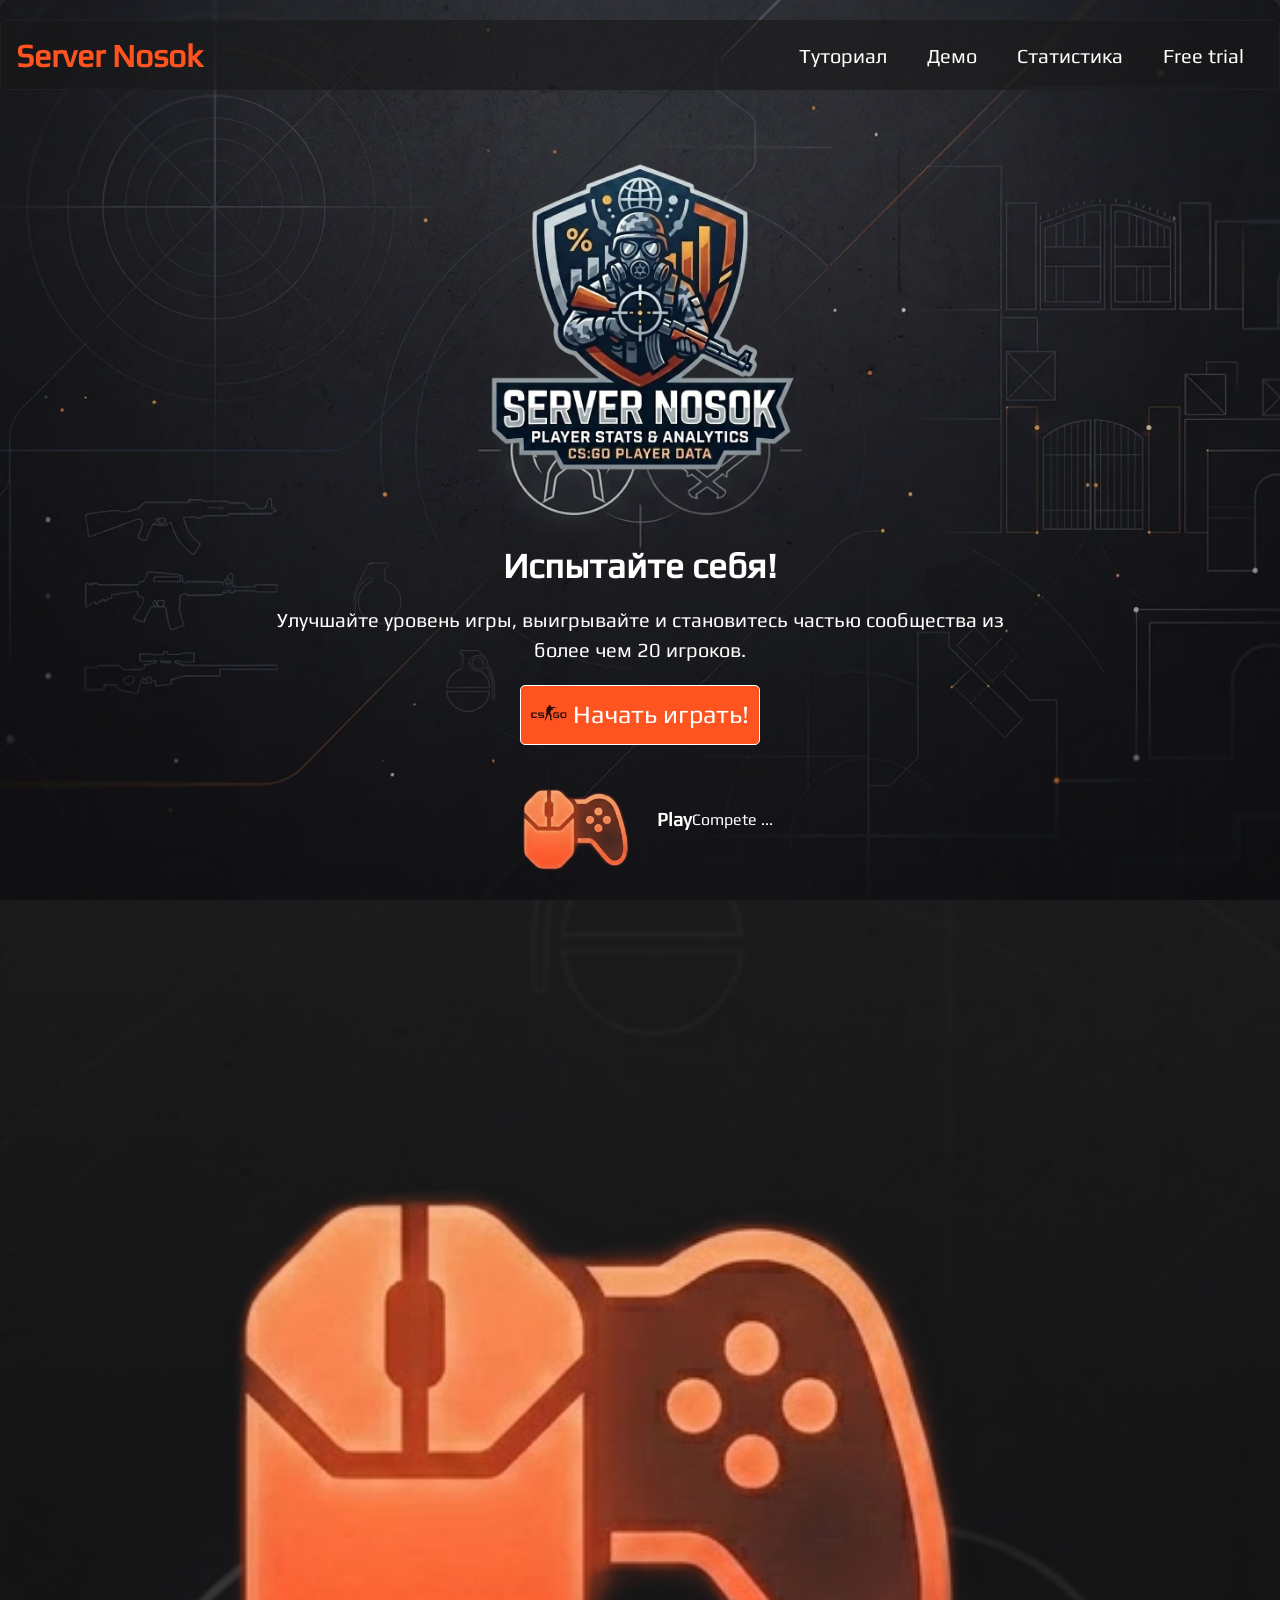
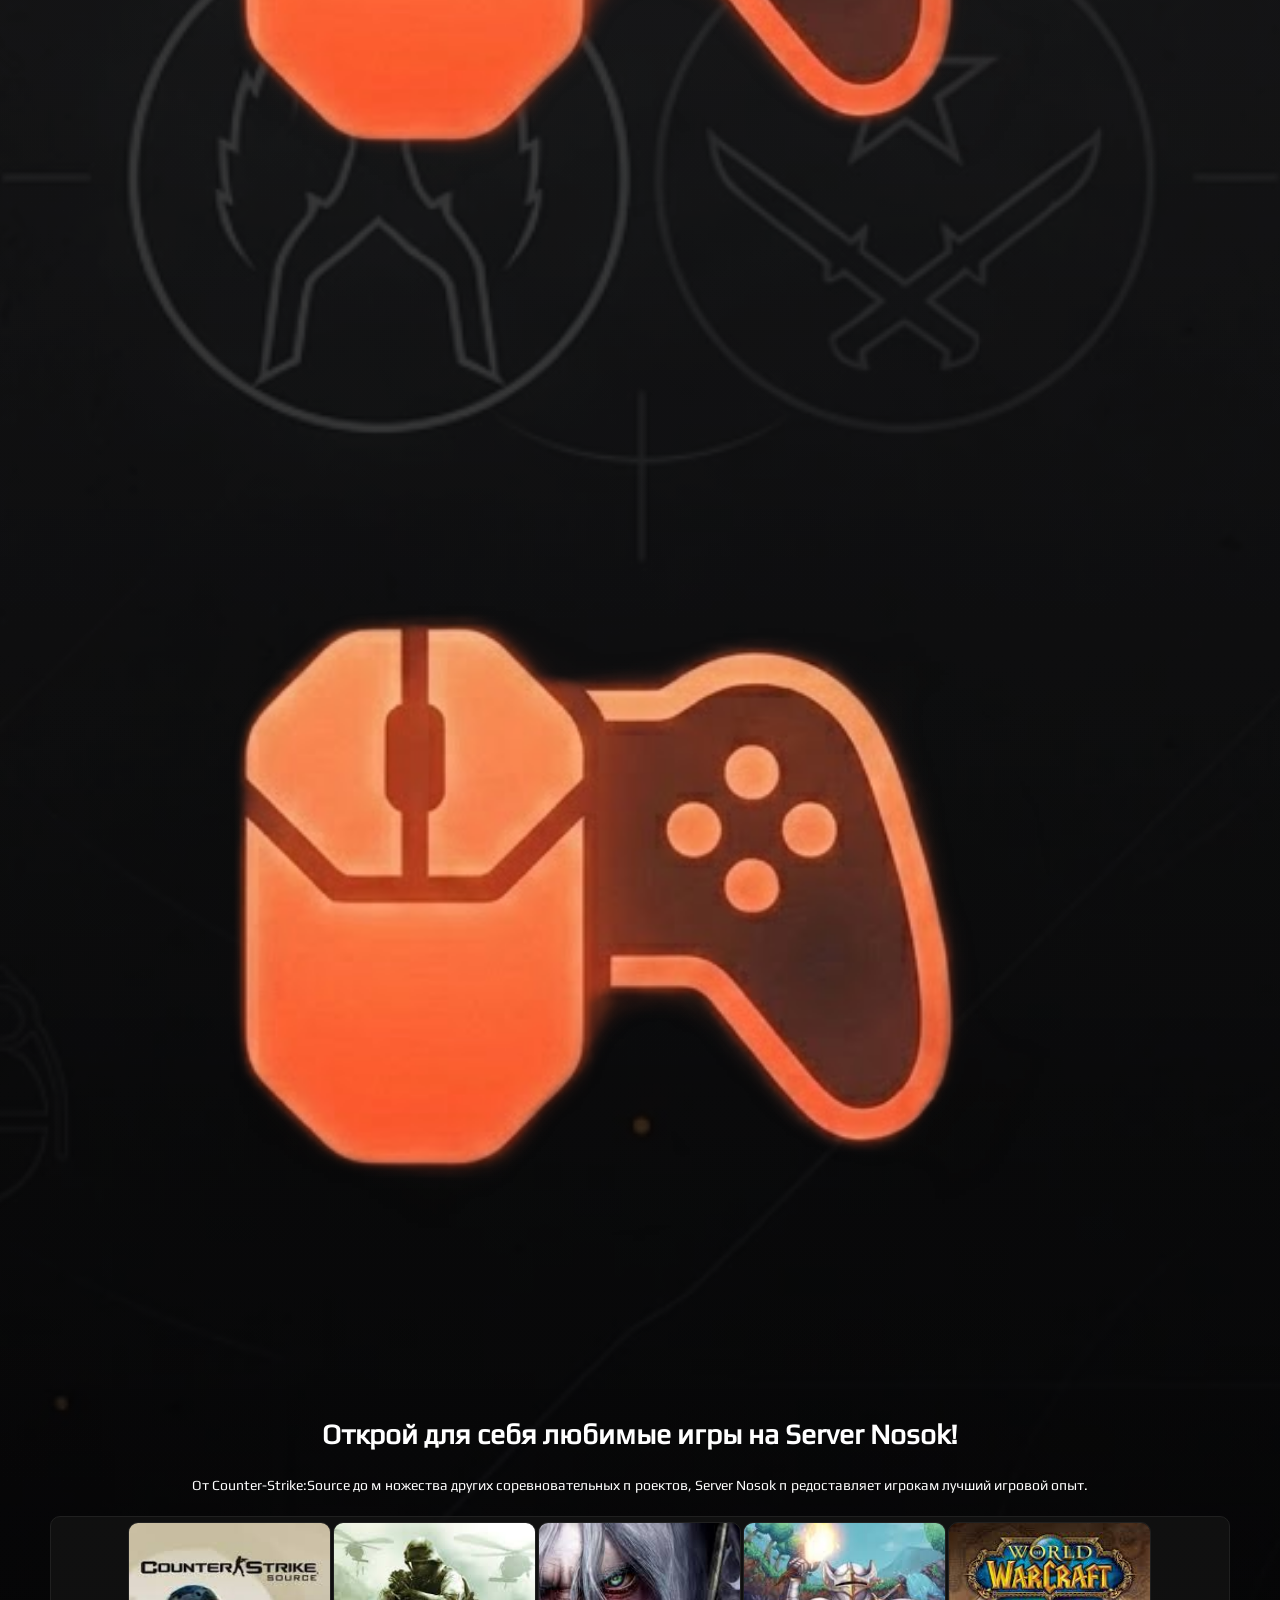
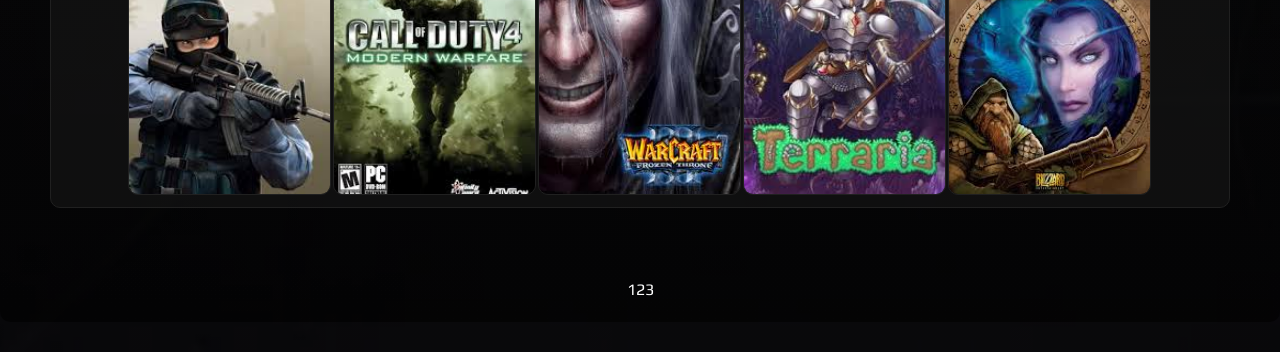
==== index.html @ f830822a "renamed class hero index and tutorial" ====
<!DOCTYPE html>
<html lang="en">
<head>
    <meta charset="UTF-8">
    <meta name="viewport" content="width=device-width, initial-scale=1.0">
    <title>stat_csgo</title>
    <link rel="stylesheet" href="/styles/index.css">
</head>
<body>
    <div class="container">
        <header class="header">
            <h1 class="header__chapter">Server Nosok</h1>
            <label class="toggle__label" for="toggle">&#9776</label>
            <nav class="nav">
                <input type="checkbox" id="toggle" />
                <ul class="menu">
                    <li>
                        <a href="/pages/tutorial.html">Туториал</a>
                    </li>
                    <li>
                        <a href="/pages/demo.html">Демо</a>
                    </li>
                    <li>
                        <a href="#">Статистика</a>
                    </li>
                    <li>
                        <a href="#"><span>Free trial</span></a>
                    </li>
                </ul>
            </nav>
        </header>
        <main>
            <section class="hero__index">
                <img class="hero__logo" src="/img/logo.webp" alt="Ошибка">
                <h2 class="hero__chapter">Испытайте себя!</h2>
                <p class="hero__text">Улучшайте уровень игры, выигрывайте и становитесь частью сообщества из более чем 20 игроков.</p>
                <a class="hero__startgame" href=""><img src="/img/ikon.webp" alt="...">Начать играть!</a>
            </section>

            <section class="infos">
                <article class="info">
                    <img class="info__img" src="/img/info/games.png" alt="">
                    <h3 class="info__header">Play</h3>
                    <p class="info__details">
                        Compete ...
                    </p>
                </article>
                <article class="info">
                        <img src="/img/info/games.png" alt="">
                        
                </article>
                <article class="info">
                        <img src="/img/info/games.png" alt="">
                        
                </article>
            </section>

            <section class="games">
                <h4>Открой для себя любимые игры на Server Nosok!</h4>
                <p>От Counter-Strike:Source до множества других соревновательных проектов, Server Nosok предоставляет игрокам лучший игровой опыт.</p>
                <ul class="games__img">
                    <li>
                        <a href="#"><img src="/img/games/cssource-logo.jfif" alt="error"></a>
                    </li>
                    <li>
                        <a href="#"><img src="/img/games/cod4-logo.jfif" alt="error"></a>
                    </li>
                    <li>
                        <a href="#"><img src="/img/games/warcraft3-logo.jfif" alt="error"></a>
                    </li>
                    <li>
                        <a href="#"><img src="/img/games/terraria-logo.jfif" alt="error"></a>
                    </li>
                    <li>
                        <a href="#"><img src="/img/games/wow-logo.jfif" alt="error"></a>
                    <li>
                </ul>
            </section>
        </main>
        <footer>
            123
        </footer>
        
    </div>
</body>
</html>
---- styles/index.css ----
* {
    padding: 0;
    margin: 0;
    border: 0;
    box-sizing: border-box;
}

@font-face {
    font-family: play;
    src: url('../fonts/Play.ttf') format(truetype);}

body {
    font-family: play;
    color: #fff;
    scroll-behavior: smooth;
    text-rendering: optimizeSpeed;
    line-height: 1.5;
    padding-bottom: 30px;
    background: linear-gradient(rgba(33,33,33,0.9), rgba(0,0,0,0.55)), url(/img/body.webp) center/cover no-repeat;
}
.container {
    margin: 0 auto;
    max-width: 1400px;
    text-align: center;
    padding: 20px 0 20px;
    background: linear-gradient(rgba(33,33,33,0.25), rgba(0,0,0,0.55)), url(/img/body.webp) center/cover no-repeat fixed;
    border-radius: 10px;
}
/* linear-gradient(rgba(33,33,33,0.9), rgba(0,0,0,0.55)),
linear-gradient(rgba(33,33,33,0.25), rgba(0,0,0,0.55)), */
.header {
    padding: 0px 15px;
    background-color: rgba(23, 23, 23, 0.582);
    border-radius: 5px;
    display: flex;
    justify-content: space-between;
    height: 70px;
    line-height: 70px;
    border: 1px solid rgb(32, 32, 32);
    margin: auto;
    h1{
        color:rgb(255, 84, 32);
    }
}
.header__chapter:hover {
    color: #ffffff;
    cursor: crosshair;
}

.toggle__label {
    font-size: 20px;
    line-height: 70px;
    cursor: pointer;
    display: none;
}

#toggle {
    display: none;
}

.nav {
    display: flex;
}
.menu {
    display: flex;
    list-style-type: none;
}
.menu a {
    text-decoration: none;
    color: rgb(255, 255, 255);
    margin: 0 10px;
    padding: 10px;
    border-radius: 5px;
    line-height: 70px;
    transition: all 0.2s ease-in;
    font-size: 20px;
}

.menu a:hover {
    background-color: rgba(60, 60, 60, 0.4);
    color: #fff;
    padding: 10px;
    border-radius: 5px;
}

.menu a:active {
    background-color: transparent;
    color: grey;
}

@media only screen and (max-width: 736px) {
    .header {
        flex-wrap: wrap;
        justify-content: space-between;
        padding: 0 15px;
    }
    .toggle__label {
        display: block;
        cursor: pointer;
    }
    .nav {
        width: 100%;
    }
    .menu {
        display: flex;
        flex-direction: column;
        text-align: center;
        width: 100%;
        position: fixed;
        left: -100%;
        transition: all .5s ease-in;
        background-color: rgba(255, 255, 255, 0.5);
    }
    .menu a {
        display: block;
        border-bottom: 1px solid grey;
        margin: 0;
        color: #fff;
    }
    .menu a:hover {
        background-color: rgba(185, 185, 185, 0.4);
        color: #fff;
    }
    .menu a:active {
        background-color: transparent;
        color: gray;
    }
    #toggle:checked~.menu {
        left: 0;
    }
}
.hero__index {
    max-width: 800px;
    max-height: 100%;
    margin: 0 auto;
    display: flex;
    flex-wrap: wrap;
    flex-direction: column;
    justify-content: center;
    align-items: center;
    padding: 0 10px;
} 

.hero__logo {
    width: 100%;
    object-fit: cover;
    height: 450px;
    width: 450px;
}
.hero__chapter {
    height: 45px;
    font-size: 35px;
}

.hero__text {
    display: flex;
    align-items: center;
    height: 40px;
    flex-basis: 100px;
    font-size: 20px;
}
.hero__startgame {
    background-color: rgb(255, 84, 32);
    color: #fff;
    padding: 10px;
    border: 1px solid #fff;
    border-radius: 5px;
    font-size: 25px;
    text-decoration: none;
    gap:10px;
    img {
        height: 20px;
        object-fit: cover;
        padding-right: 5px;
    }
}
.hero__startgame a {
    background-color: rgb(255, 84, 32);
    color: #fff;
    padding: 10px;
    border: 1px solid #fff;
    border-radius: 5px;
    font-size: 25px;
    text-decoration: none;
}
.hero__startgame a:hover {
    color: #333333;}

.hero__startgame a:active {
    background-color: transparent;
    color: grey;
}

.info {
    max-width: 800px;
    margin: 0 auto;
    display: flex;
    flex-wrap: wrap;
    justify-content: center;
    align-items: center;
    padding: 0 10px;
}
.info__img {
    display: flex;
    width: 150px;
    height: 150px;
}

.games {
    max-width: 1200px;
    margin: 50px auto;
    display: flex;
    flex-direction: column;
    padding: 20px 10px;
    h4{
        font-size: 28px;
        margin-bottom: 20px;
    }
    p{
        font-size: 14px;
        margin-bottom: 20px;
    }

}
.games__img {
    list-style-type: none;
    background-color: rgba(23, 23, 23, 0.582);
    border: 1px solid rgb(32, 32, 32);
    border-radius: 10px;
    display: flex;
    flex-wrap: wrap;
    flex-direction: row;
    justify-content: center;
    padding: 5px 20px;
    img {
        border: 1px solid rgb(32, 32, 32);
        margin-right: 2px;
        width: 203px;
        height: 273px;
        /* padding: 10px; */
        border-radius: 10px;
        object-fit: cover;
    }
}

/* tutorial */

.hero__tutorial {
    height: 100vh;
    display: flex;
    flex-direction: column;
    color: #ffffff;
    padding: 2em;
}
.playground__header {
    color: #ffffff;
    flex: 0 auto;
    margin-bottom: 1em;
}

.playground {
    padding: 2em;
    border: 2px solid #555;
    border-radius: 5px;
    flex: 1;
}

/* General styles end */

/* Tabs visuals start */

.tabs {
    margin-bottom: 2em;
}

.tabs__headers {
    border-bottom: 2px solid #555;
    display: flex;
    unicode-bidi: normal;
}

.tabs__header {

    padding: 1em;
    border: 1px solid #555;
    user-select: none;
    cursor: pointer;
}

.tabs__contents {
    padding: 2em;
    border: 1px solid #555;
    border-radius: 5px;
    video {
        width: 800px;
        object-fit: cover;
        border-radius: 5px;
    }
}

/* Tabs visuals end */

/* Tabs functional start */
.tabs__hidden-state-input {
    display: none;
}

.tabs:has(.tabs__header--1 input:checked) .tabs__header--1, 
.tabs:has(.tabs__header--2 input:checked) .tabs__header--2, 
.tabs:has(.tabs__header--3 input:checked) .tabs__header--3, 
.tabs:has(.tabs__header--4 input:checked) .tabs__header--4, 
.tabs:has(.tabs__header--5 input:checked) .tabs__header--5 {
    font-weight: bold;
    background-color: rgba(75, 75, 75, 0.816);
    color: rgb(255, 84, 32);
}
.tabs__content {
    display: none;
}

.tabs:has(.tabs__header--1 input:checked) .tabs__content--1, 
.tabs:has(.tabs__header--2 input:checked) .tabs__content--2, 
.tabs:has(.tabs__header--3 input:checked) .tabs__content--3,
.tabs:has(.tabs__header--4 input:checked) .tabs__content--4, 
.tabs:has(.tabs__header--5 input:checked) .tabs__content--5 { 
    display: block;
}
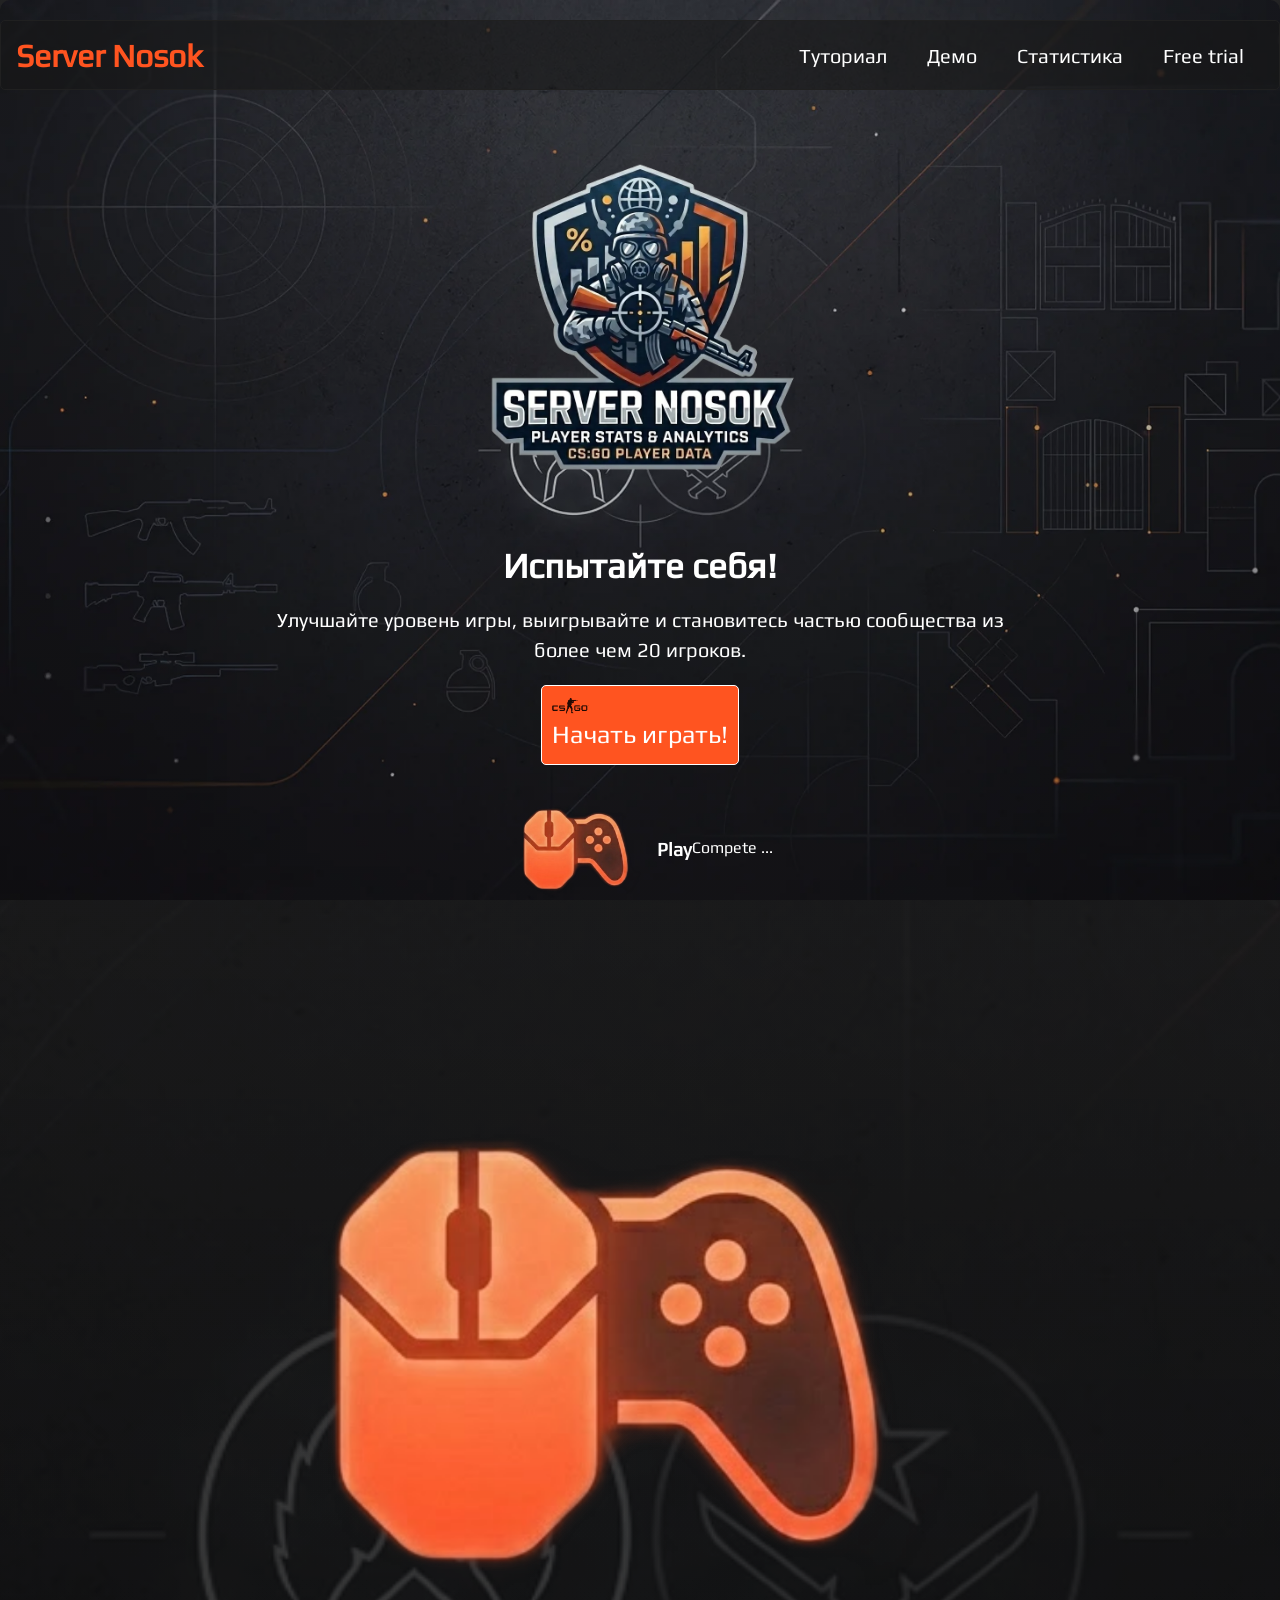
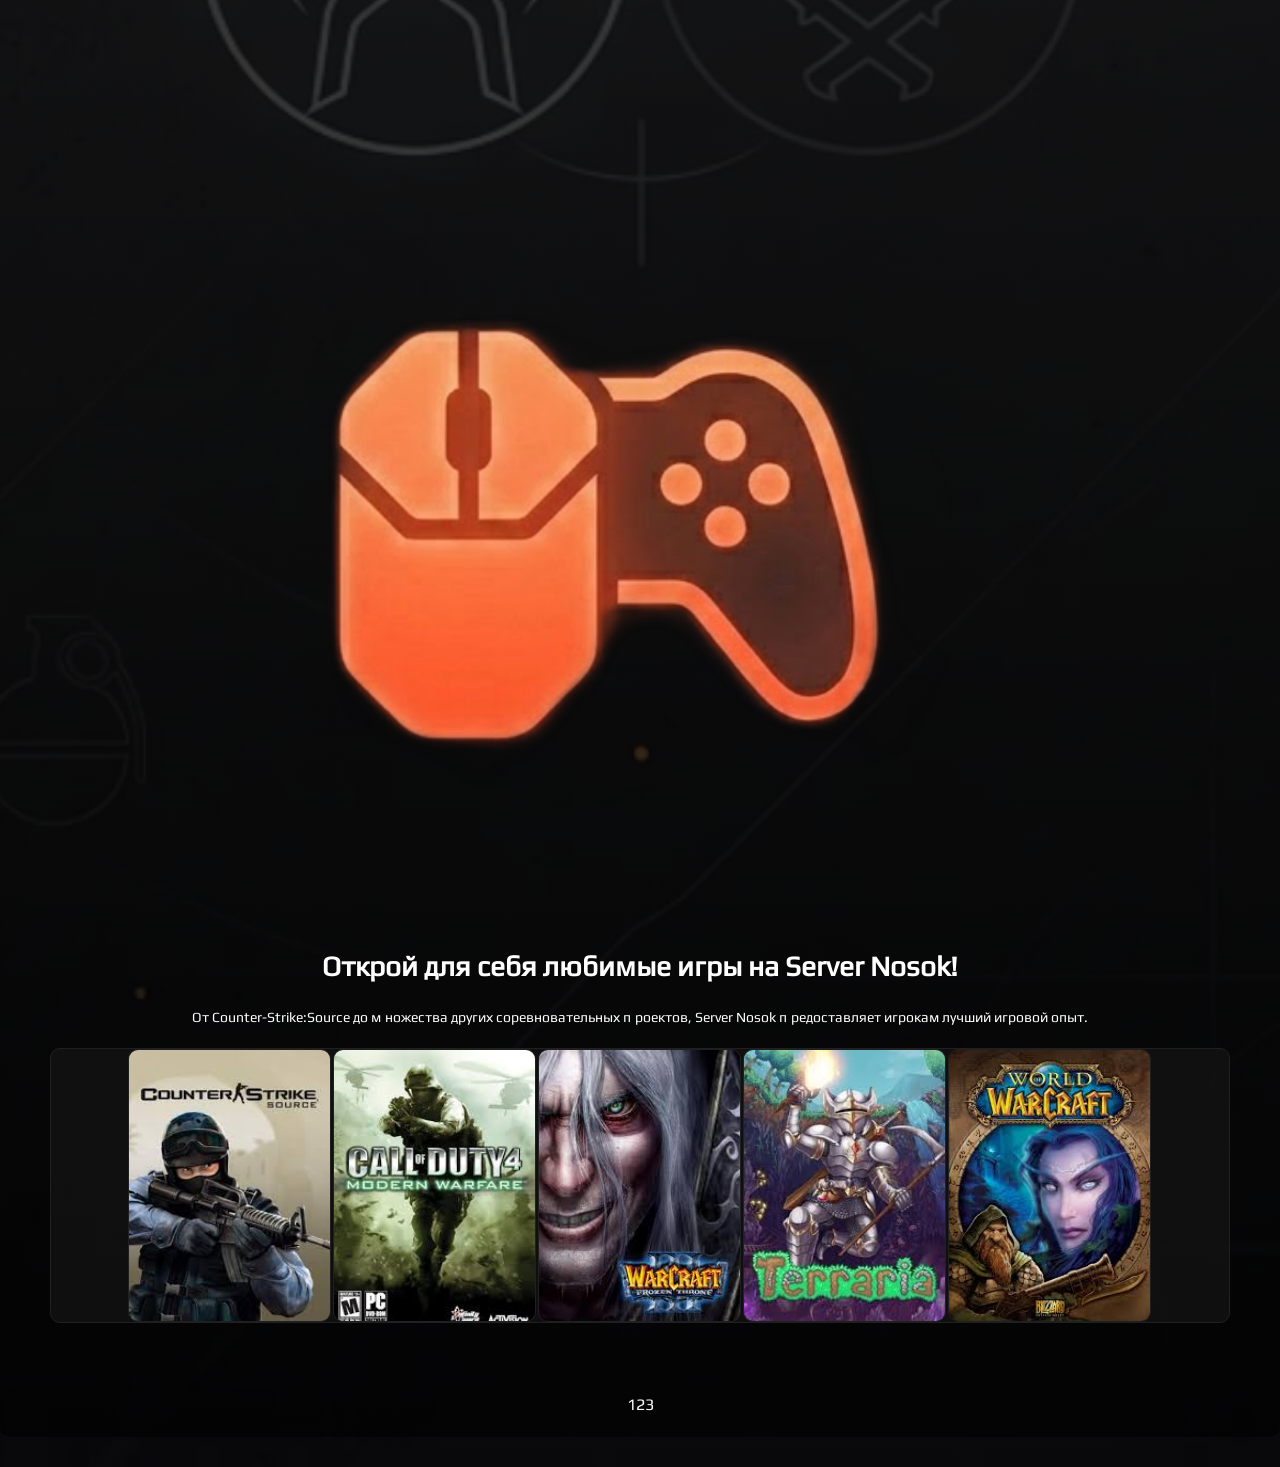
==== commit 0aa7c32e: "add reset.css and link" ====
--- a/index.html
+++ b/index.html
@@ -4,6 +4,7 @@
     <meta charset="UTF-8">
     <meta name="viewport" content="width=device-width, initial-scale=1.0">
     <title>stat_csgo</title>
+    <link rel="stylesheet" href="/styles/reset.css">
     <link rel="stylesheet" href="/styles/index.css">
 </head>
 <body>
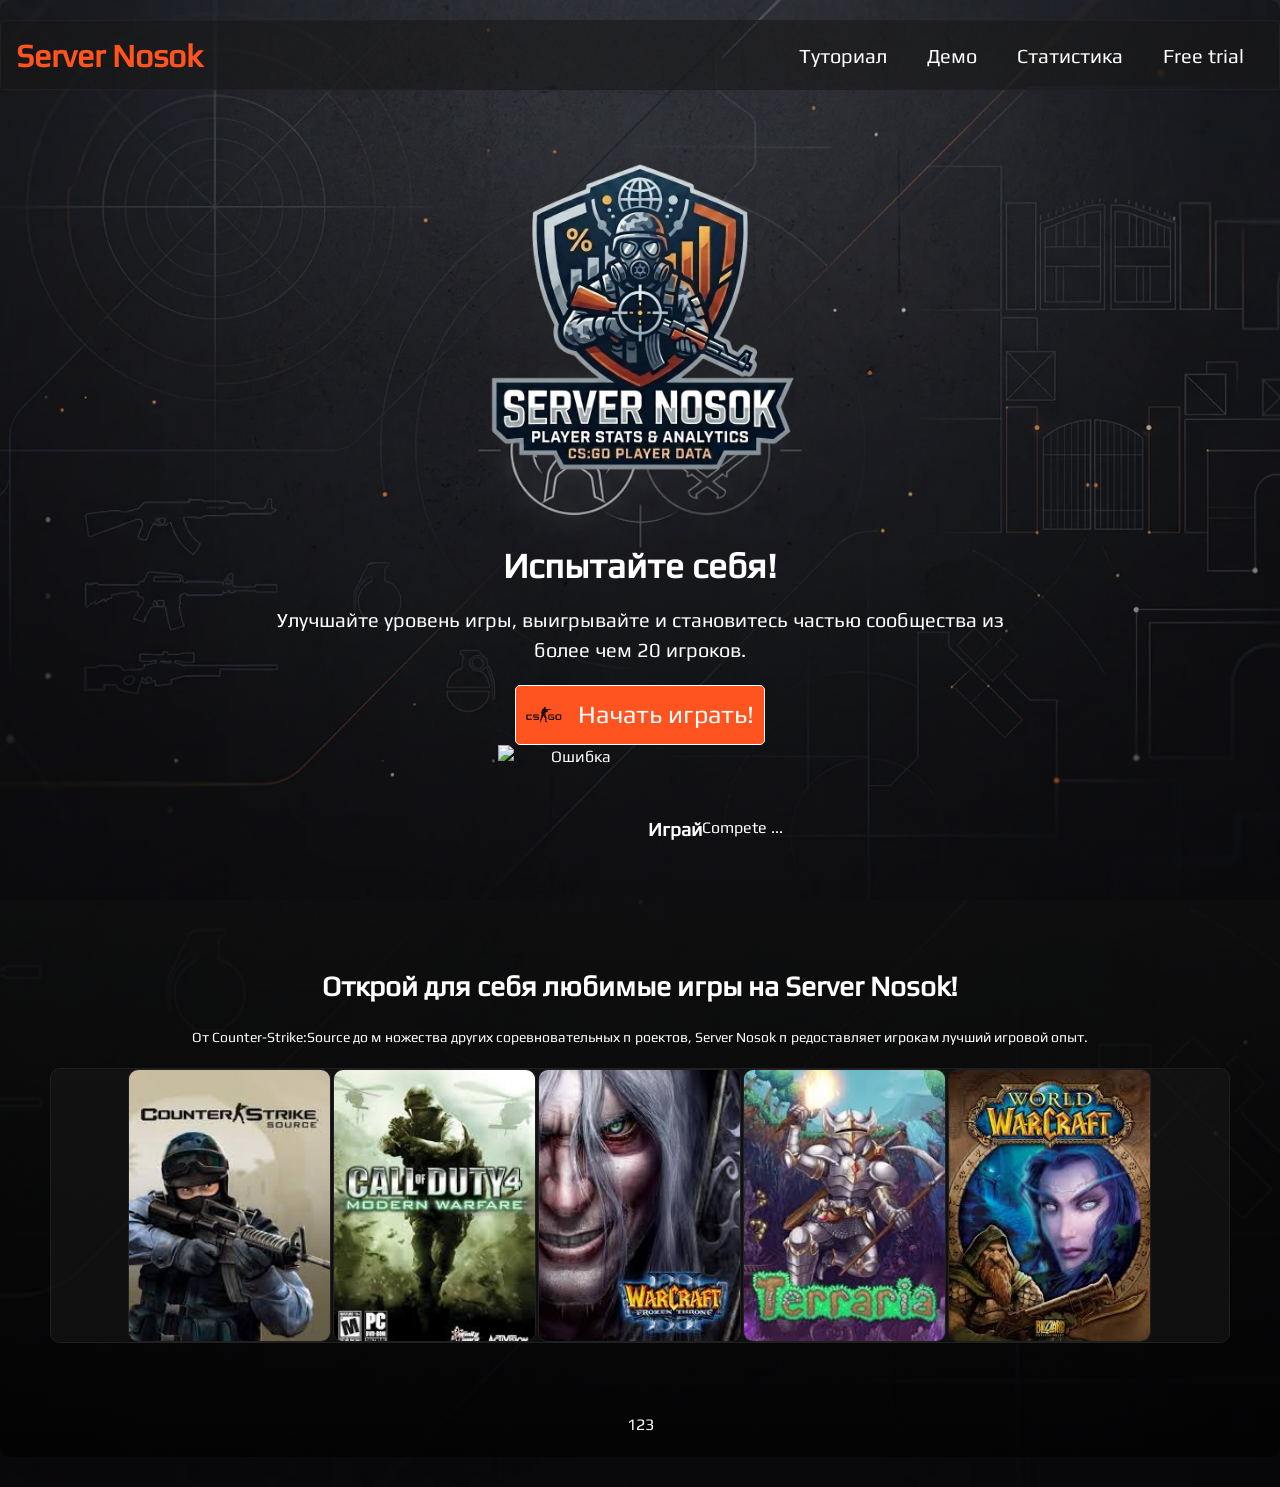
==== commit 3bebe40b: "add flex hero__startgame" ====
--- a/index.html
+++ b/index.html
@@ -40,18 +40,18 @@
 
             <section class="infos">
                 <article class="info">
-                    <img class="info__img" src="/img/info/games.png" alt="">
-                    <h3 class="info__header">Play</h3>
+                    <img class="info__img" src="/img/info/games.webp" alt="Ошибка">
+                    <h3 class="info__header">Играй</h3>
                     <p class="info__details">
                         Compete ...
                     </p>
                 </article>
                 <article class="info">
-                        <img src="/img/info/games.png" alt="">
+                        <img src="" alt="">
                         
                 </article>
                 <article class="info">
-                        <img src="/img/info/games.png" alt="">
+                        <img src="" alt="">
                         
                 </article>
             </section>
--- a/styles/index.css
+++ b/styles/index.css
@@ -161,6 +161,8 @@
     font-size: 20px;
 }
 .hero__startgame {
+    display: flex;
+    align-items: center;
     background-color: rgb(255, 84, 32);
     color: #fff;
     padding: 10px;
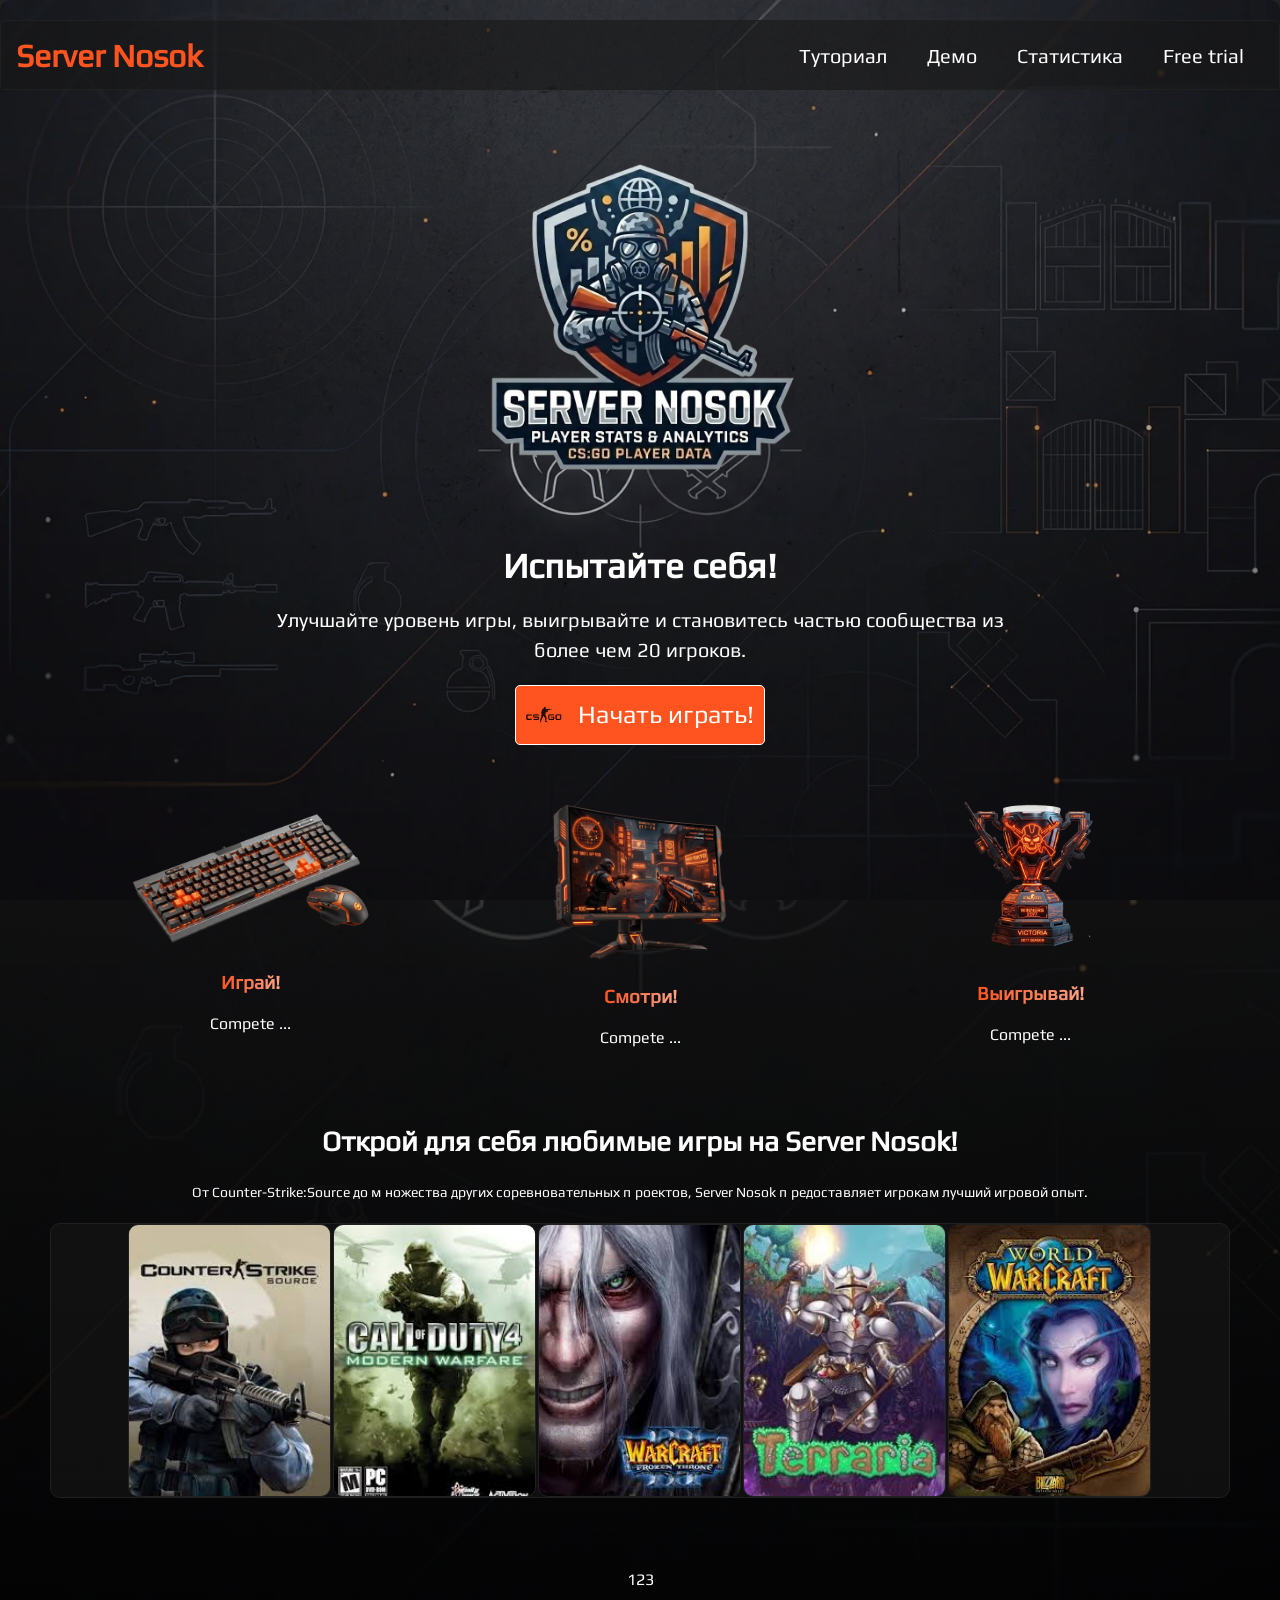
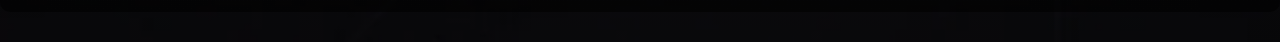
==== commit d546401a: "add image info and correct code" ====
--- a/index.html
+++ b/index.html
@@ -40,19 +40,25 @@
 
             <section class="infos">
                 <article class="info">
-                    <img class="info__img" src="/img/info/games.webp" alt="Ошибка">
-                    <h3 class="info__header">Играй</h3>
+                    <img class="info__imgmouse" src="/img/info/games.webp" alt="Ошибка">
+                    <h3 class="info__header">Играй!</h3>
                     <p class="info__details">
                         Compete ...
                     </p>
                 </article>
                 <article class="info">
-                        <img src="" alt="">
-                        
+                    <img class="info__img" src="/img/info/games-monitor.webp" alt="Ошибка">
+                    <h3 class="info__header">Смотри!</h3>
+                    <p class="info__details">
+                    Compete ...
+                    </p>
                 </article>
                 <article class="info">
-                        <img src="" alt="">
-                        
+                    <img class="info__imgcup" src="/img/info/games-cup.webp" alt="">
+                    <h3 class="info__header">Выигрывай!</h3>
+                    <p class="info__details">
+                    Compete ...
+                    </p>
                 </article>
             </section>
 
--- a/styles/index.css
+++ b/styles/index.css
@@ -193,20 +193,49 @@
     background-color: transparent;
     color: grey;
 }
-
+.infos {
+    display: flex;
+    justify-content: space-evenly;
+    margin-top: 50px;
+    padding: 0 20px;
+
+}
 .info {
     max-width: 800px;
-    margin: 0 auto;
-    display: flex;
+    display: flex;
+    flex-direction: column;
     flex-wrap: wrap;
     justify-content: center;
     align-items: center;
     padding: 0 10px;
 }
 .info__img {
-    display: flex;
-    width: 150px;
-    height: 150px;
+    width: 300px;
+    
+}
+.info__imgcup {
+    width: 135px;
+    margin-left: 82px;
+    margin-right: 82px;
+    
+}
+.info__imgmouse{
+    width: 250px;
+    margin-left: 25px;
+    margin-right: 25px;
+}
+
+.info__header {
+    background: linear-gradient(to right, rgb(255, 84, 32), rgb(255, 162, 134),rgb(255, 255, 255));
+    background-size: 200% auto;
+    -webkit-background-clip: text;
+    background-clip: text;
+    color: transparent;
+    animation: rainbow 3s linear infinite;
+}
+@keyframes rainbow {
+    0% {background-position: 0% center;}
+    100% {background-position: 200% center;}
 }
 
 .games {
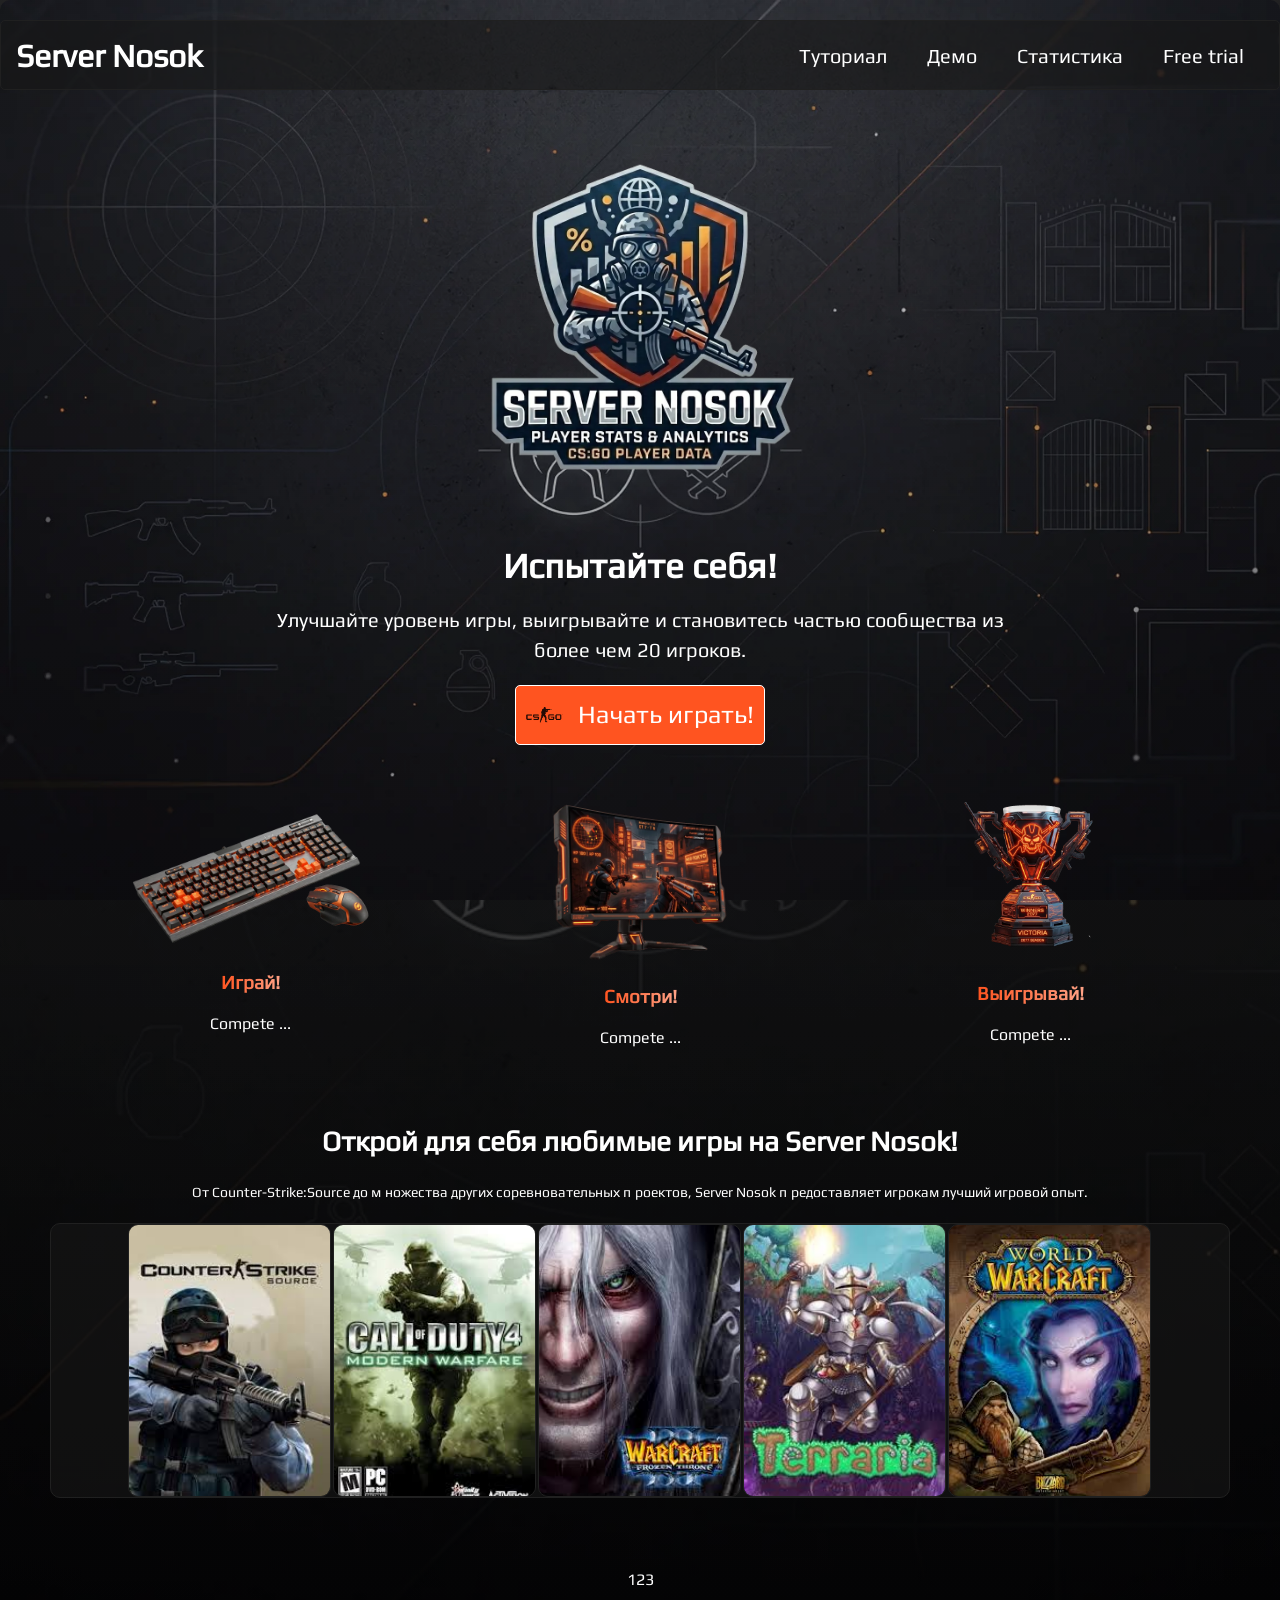
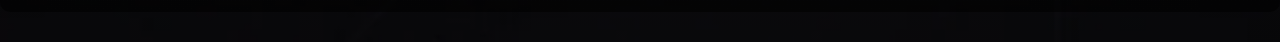
==== commit 162ec144: "renamed header and add gradient" ====
--- a/index.html
+++ b/index.html
@@ -10,7 +10,7 @@
 <body>
     <div class="container">
         <header class="header">
-            <h1 class="header__chapter">Server Nosok</h1>
+            <h1 class="header__title">Server Nosok</h1>
             <label class="toggle__label" for="toggle">&#9776</label>
             <nav class="nav">
                 <input type="checkbox" id="toggle" />
--- a/styles/index.css
+++ b/styles/index.css
@@ -39,15 +39,21 @@
     line-height: 70px;
     border: 1px solid rgb(32, 32, 32);
     margin: auto;
-    h1{
-        color:rgb(255, 84, 32);
-    }
-}
-.header__chapter:hover {
-    color: #ffffff;
+}
+
+.header__chapter {
+    background: linear-gradient(to right, rgb(255, 84, 32), rgb(255, 162, 134),rgb(255, 255, 255));
+    background-size: 200% auto;
+    -webkit-background-clip: text;
+    background-clip: text;
+    color: transparent;
+    animation: rainbow 3s linear infinite;
     cursor: crosshair;
 }
-
+@keyframes rainbow {
+    0% {background-position: 0% center;}
+    100% {background-position: 200% center;}
+}
 .toggle__label {
     font-size: 20px;
     line-height: 70px;
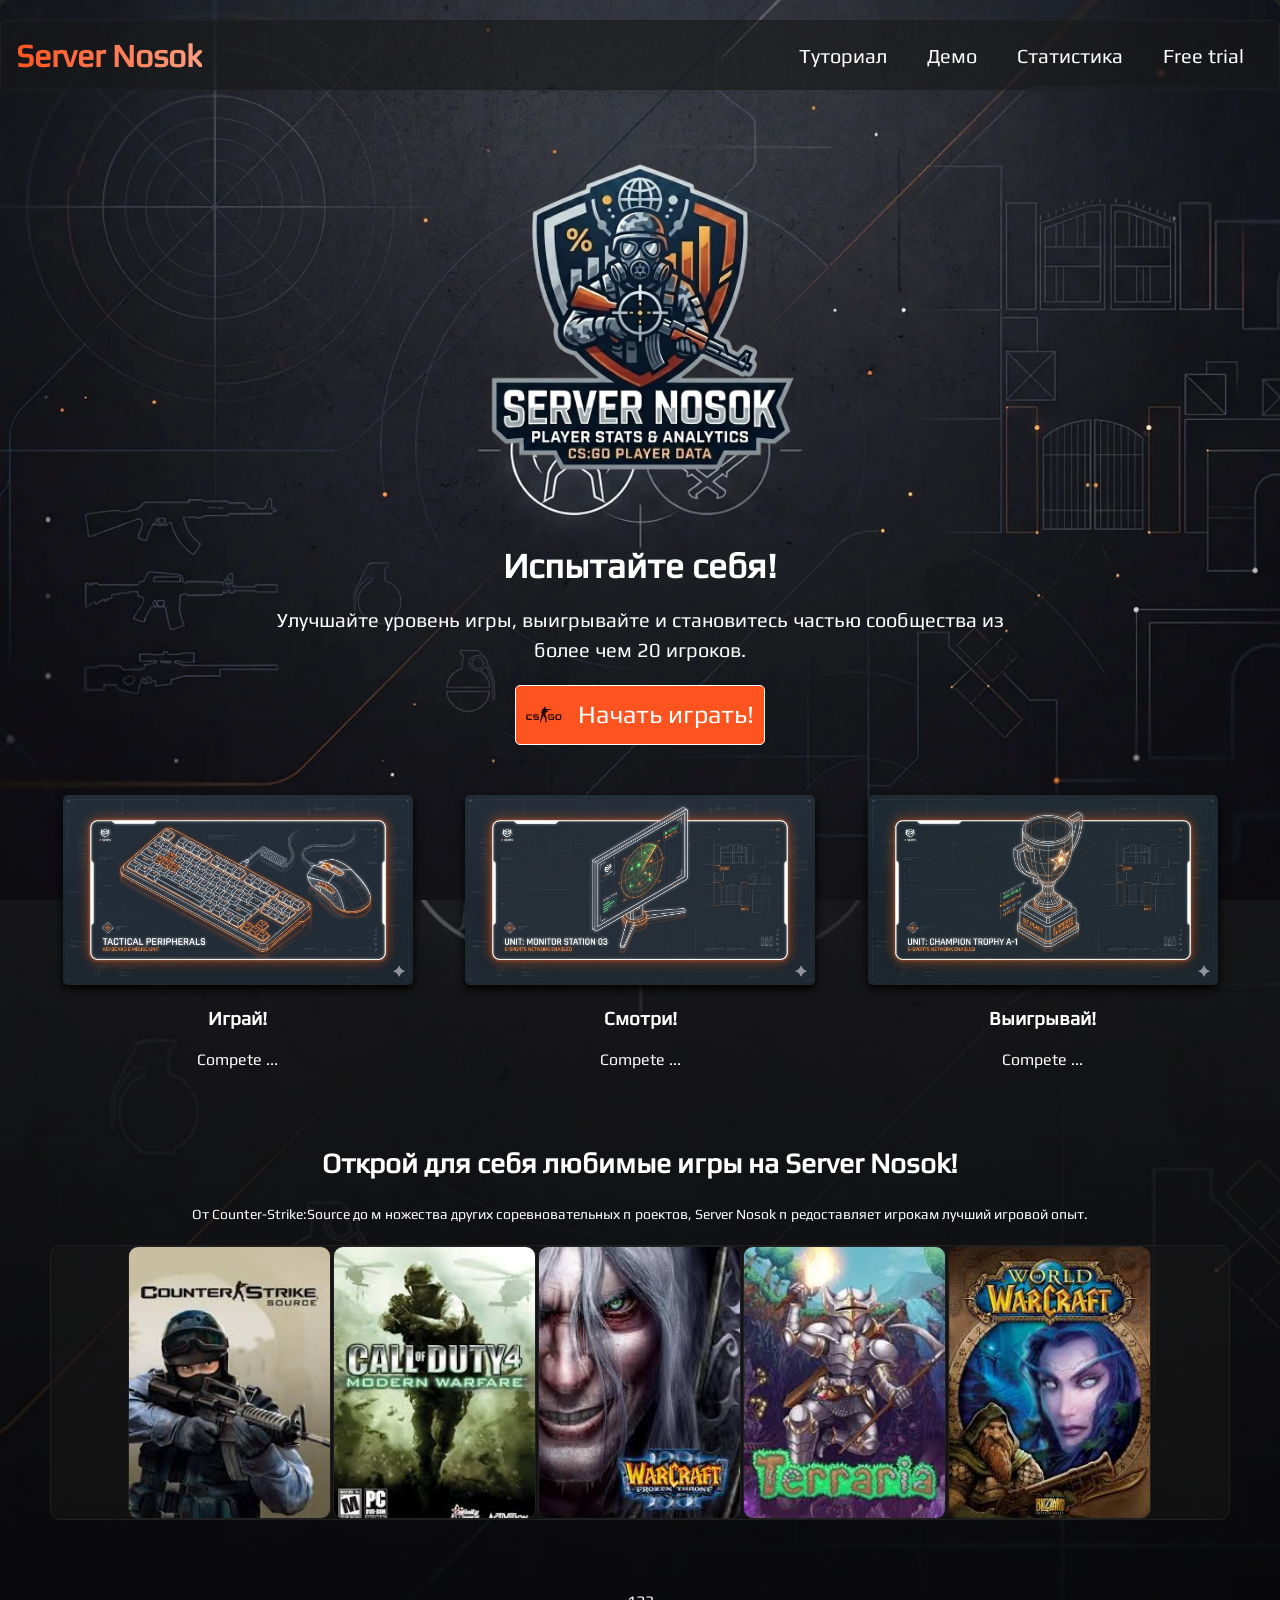
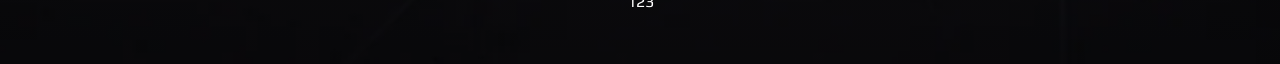
==== commit b6749c2e: "renamed class img infos, add img infos and deleted gradient cintainer" ====
--- a/index.html
+++ b/index.html
@@ -40,21 +40,21 @@
 
             <section class="infos">
                 <article class="info">
-                    <img class="info__imgmouse" src="/img/info/games.webp" alt="Ошибка">
+                    <img class="info__img" src="/img/info/mouse.png" alt="Ошибка">
                     <h3 class="info__header">Играй!</h3>
                     <p class="info__details">
                         Compete ...
                     </p>
                 </article>
                 <article class="info">
-                    <img class="info__img" src="/img/info/games-monitor.webp" alt="Ошибка">
+                    <img class="info__img" src="/img/info/monitor.png" alt="Ошибка">
                     <h3 class="info__header">Смотри!</h3>
                     <p class="info__details">
                     Compete ...
                     </p>
                 </article>
                 <article class="info">
-                    <img class="info__imgcup" src="/img/info/games-cup.webp" alt="">
+                    <img class="info__img" src="/img/info/cup.png" alt="">
                     <h3 class="info__header">Выигрывай!</h3>
                     <p class="info__details">
                     Compete ...
--- a/styles/index.css
+++ b/styles/index.css
@@ -24,7 +24,7 @@
     max-width: 1400px;
     text-align: center;
     padding: 20px 0 20px;
-    background: linear-gradient(rgba(33,33,33,0.25), rgba(0,0,0,0.55)), url(/img/body.webp) center/cover no-repeat fixed;
+    background:  url(/img/body.webp) center/cover no-repeat fixed;
     border-radius: 10px;
 }
 /* linear-gradient(rgba(33,33,33,0.9), rgba(0,0,0,0.55)),
@@ -41,19 +41,19 @@
     margin: auto;
 }
 
-.header__chapter {
-    background: linear-gradient(to right, rgb(255, 84, 32), rgb(255, 162, 134),rgb(255, 255, 255));
+.header__title {
+    background: linear-gradient(to right,rgb(255, 84, 32), rgb(255, 158, 129),rgb(255, 255, 255));
     background-size: 200% auto;
     -webkit-background-clip: text;
     background-clip: text;
-    color: transparent;
-    animation: rainbow 3s linear infinite;
+    -webkit-text-fill-color: transparent;
+    animation: centerGradient 2.5s linear infinite;
     cursor: crosshair;
 }
-@keyframes rainbow {
+@keyframes centerGradient {
     0% {background-position: 0% center;}
     100% {background-position: 200% center;}
-}
+} 
 .toggle__label {
     font-size: 20px;
     line-height: 70px;
@@ -204,7 +204,6 @@
     justify-content: space-evenly;
     margin-top: 50px;
     padding: 0 20px;
-
 }
 .info {
     max-width: 800px;
@@ -216,32 +215,10 @@
     padding: 0 10px;
 }
 .info__img {
-    width: 300px;
+    width: 350px;
+    border-radius: 5px;
+    box-shadow: 0px 4px 8px #000000;
     
-}
-.info__imgcup {
-    width: 135px;
-    margin-left: 82px;
-    margin-right: 82px;
-    
-}
-.info__imgmouse{
-    width: 250px;
-    margin-left: 25px;
-    margin-right: 25px;
-}
-
-.info__header {
-    background: linear-gradient(to right, rgb(255, 84, 32), rgb(255, 162, 134),rgb(255, 255, 255));
-    background-size: 200% auto;
-    -webkit-background-clip: text;
-    background-clip: text;
-    color: transparent;
-    animation: rainbow 3s linear infinite;
-}
-@keyframes rainbow {
-    0% {background-position: 0% center;}
-    100% {background-position: 200% center;}
 }
 
 .games {
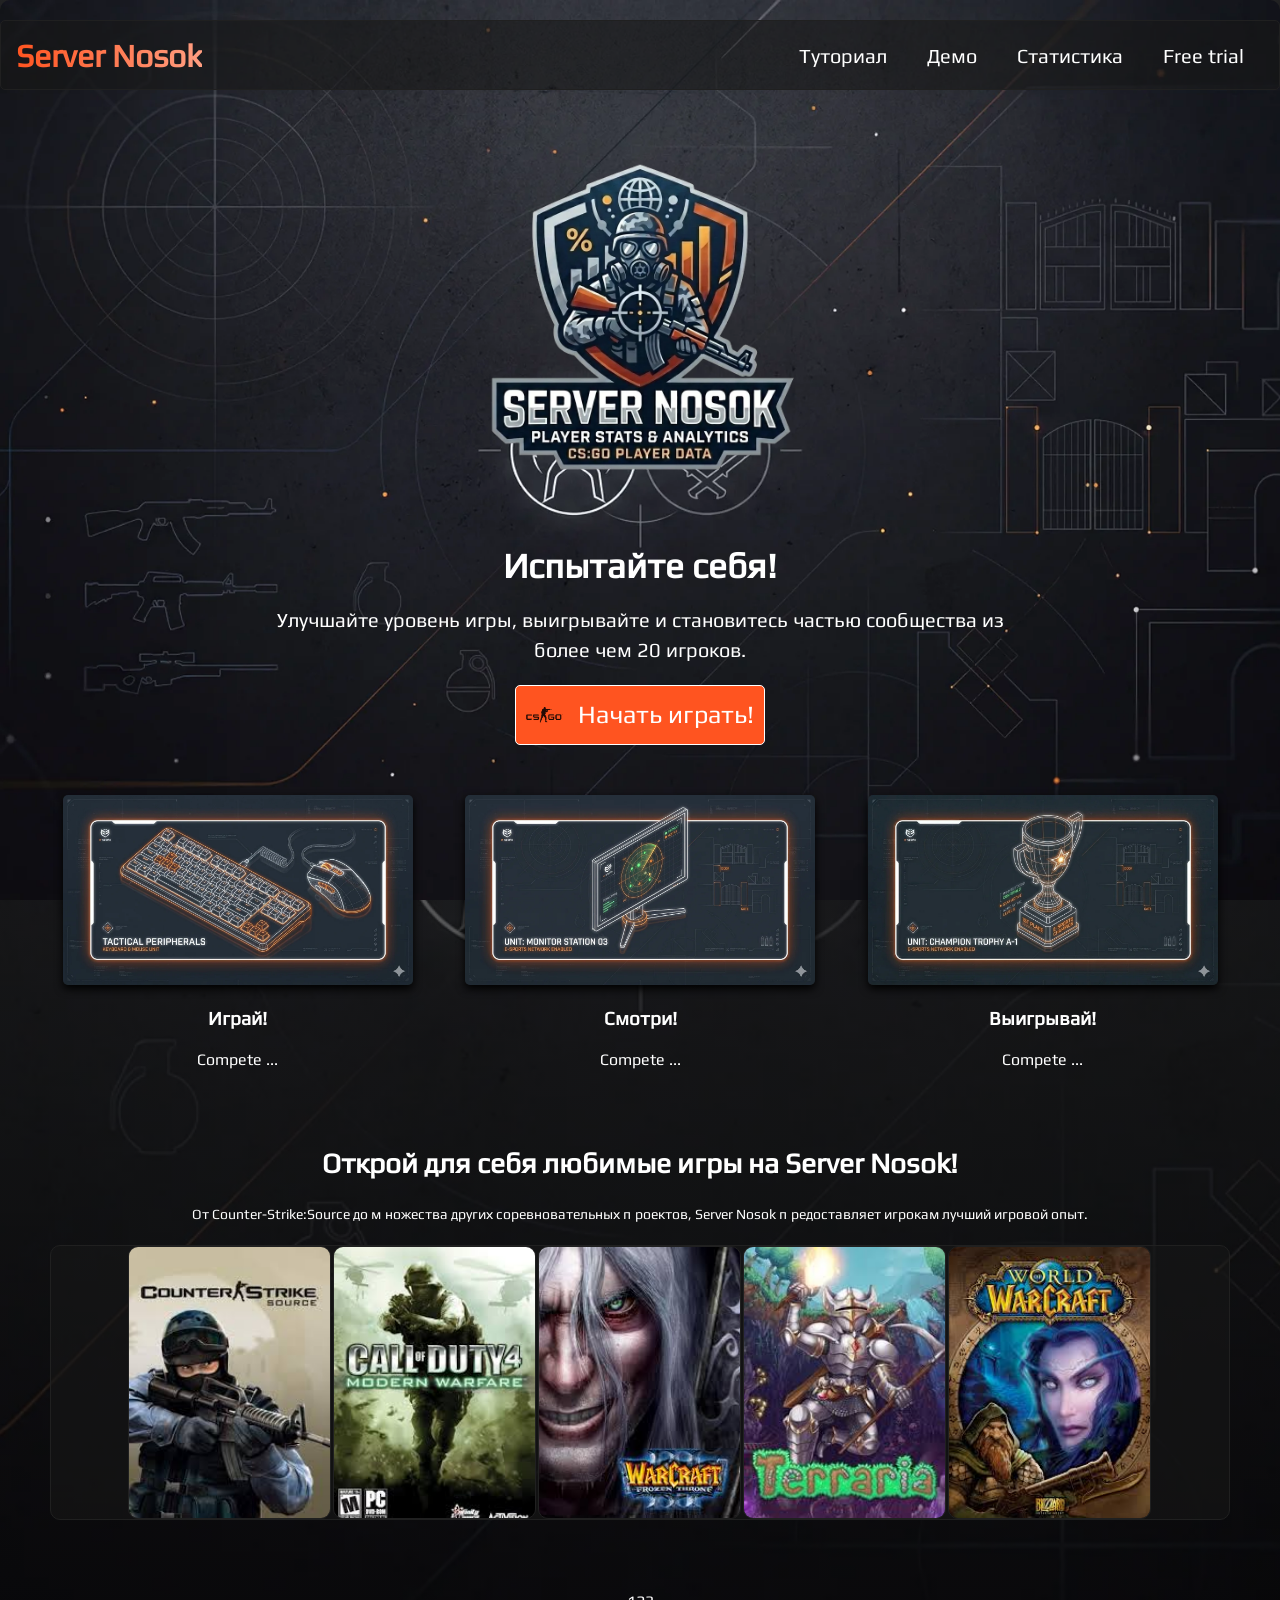
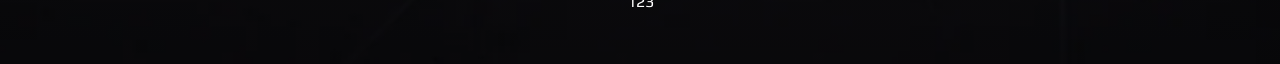
==== commit 85de6452: "add images info" ====
--- a/index.html
+++ b/index.html
@@ -8,6 +8,9 @@
     <link rel="stylesheet" href="/styles/index.css">
 </head>
 <body>
+    <div id="preloader">
+        <div class="spinner"></div>
+    </div>
     <div class="container">
         <header class="header">
             <h1 class="header__title">Server Nosok</h1>
@@ -40,21 +43,21 @@
 
             <section class="infos">
                 <article class="info">
-                    <img class="info__img" src="/img/info/mouse.png" alt="Ошибка">
+                    <img class="info__img" src="/img/info/mouse.webp" alt="Ошибка">
                     <h3 class="info__header">Играй!</h3>
                     <p class="info__details">
                         Compete ...
                     </p>
                 </article>
                 <article class="info">
-                    <img class="info__img" src="/img/info/monitor.png" alt="Ошибка">
+                    <img class="info__img" src="/img/info/monitor.webp" alt="Ошибка">
                     <h3 class="info__header">Смотри!</h3>
                     <p class="info__details">
                     Compete ...
                     </p>
                 </article>
                 <article class="info">
-                    <img class="info__img" src="/img/info/cup.png" alt="">
+                    <img class="info__img" src="/img/info/cup.webp" alt="Ошибка">
                     <h3 class="info__header">Выигрывай!</h3>
                     <p class="info__details">
                     Compete ...
@@ -89,5 +92,6 @@
         </footer>
         
     </div>
+    <script src="/scripts/script.js"></script>
 </body>
 </html>
--- a/styles/index.css
+++ b/styles/index.css
@@ -18,6 +18,35 @@
     line-height: 1.5;
     padding-bottom: 30px;
     background: linear-gradient(rgba(33,33,33,0.9), rgba(0,0,0,0.55)), url(/img/body.webp) center/cover no-repeat;
+}
+#preloader {
+    position: fixed;
+    left: 0;
+    top: 0;
+    width: 100%;
+    height: 100%;
+    background-color: #fff;
+    z-index: 9999;
+    display: flex;
+    justify-content: center;
+    align-items: center;
+    transition: opacity 0.5s ease;
+}
+.spinner{
+    border: 5px solid #f3f3f3;
+    border-top: 5px solid #3498db;
+    border-radius: 50%;
+    width: 50px;
+    height: 50px;
+    animation: spin 1s linear infinite;
+}
+@keyframes spin {
+    0% {transform: rotate(0deg);}
+    100% {transform: rotate(360deg);}
+}
+.spinner #loader {
+    opacity: 0;
+    visibility: hidden;
 }
 .container {
     margin: 0 auto;
